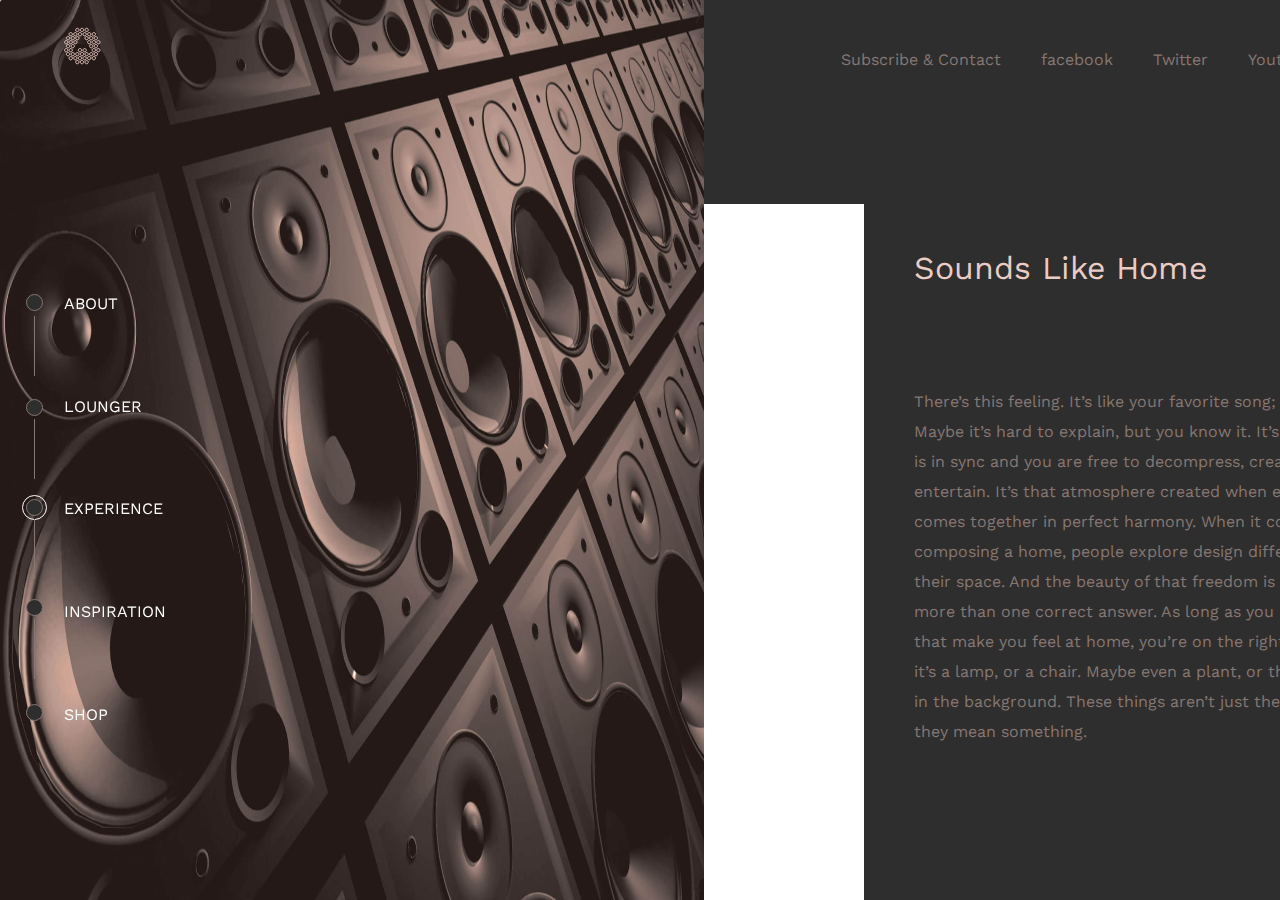
==== assets/html/experience.html @ 71c43f46 "1.1" ====
<!DOCTYPE html>
<html lang="en">

<head>
    <meta charset="UTF-8">
    <meta http-equiv="X-UA-Compatible" content="IE=edge">
    <meta name="viewport" content="width=device-width, initial-scale=1.0">
    <link rel="stylesheet" href="../css/style.css">
    <title>Document</title>
</head>

<body>
    <!-- ##########HEADER########## -->
    <header>
        <nav>
            <img src="../img/logo.svg" alt="">
            <ul>
                <li>Subscribe & Contact</li>
                <li>facebook</li>
                <li>Twitter</li>
                <li>Youtube</li>
                <li>DE</li>
            </ul>
        </nav>
        <img class="voyager" src="../img/section-experience-1.jpg" alt="">
    </header>


    <section class="section1">


        <ASide>
            <span id="span"></span>
            <div class="divLine"></div>
            <span id="span"></span>
            <div class="divLine"></div>
            <span class="span3" id="span"></span>
            <div class="divLine"></div>
            <span id="span"></span>
            <div class="divLine"></div>
            <span id="span"></span>
            <a href="../../index.html">ABOUT</a>
            <a href="../html/lounger.html">LOUNGER</a>
            <a href="../html/experience.html">EXPERIENCE</a>
            <a href="../html/inspiration.html">INSPIRATION</a>
            <a href="">SHOP</a>
        </ASide>



    </section>

    <section class="loungersection2">

        <h2>Sounds Like Home</h2>
        <p>There’s this feeling. It’s like your favorite song; like home. Maybe it’s hard to explain, but you know it. It’s when everything is in sync and you are free to decompress, create, design, entertain. It’s that atmosphere created when every element
            comes together in perfect harmony. When it comes to composing a home, people explore design differently to curate their space. And the beauty of that freedom is that there is more than one correct answer. As long as you pick elements that
            make you feel at home, you’re on the right track. Maybe it’s a lamp, or a chair. Maybe even a plant, or the music playing in the background. These things aren’t just there by chance - they mean something.

        </p>

    </section>
    <script src="../js/main.js"></script>
</body>

</html>
---- assets/css/style.css ----
@import url('https://fonts.googleapis.com/css2?family=Work+Sans:ital,wght@0,100;0,200;0,300;0,400;0,500;0,600;0,700;0,800;0,900;1,100;1,200;1,300;1,400;1,500;1,600;1,700;1,800;1,900&display=swap');
* {
    margin: 0;
    padding: 0;
}

body {
    width: 1440px;
    font-family: 'Work Sans', sans-serif;
}


/*##########Header##########*/

header {
    background: #2e2e2e;
    padding: 0 0 5vh 0;
}

header nav {
    display: flex;
    justify-content: space-between;
    align-items: baseline;
}

header nav img {
    margin: 0px 0 0 5vw;
    z-index: 1;
}

header nav ul {
    display: flex;
    list-style: none;
    margin: 50px 2vw 0 0;
    z-index: 1;
}

header nav ul li {
    margin: 0px 40px 0 0;
    font-size: 1rem;
    color: #867772;
}


/*##########SECTION1##########*/

.section1 {
    padding: 10vh 0 0 0;
    margin: 0 0 0 0;
    display: flex;
    background: #2e2e2e;
}

.section1 h2 {
    position: absolute;
    z-index: 1;
    left: 30vw;
    top: 15vh;
    font-size: 2rem;
    color: #867772;
    font-weight: 300;
}

.section1 img {
    width: 90%;
    margin: 0 auto;
    position: relative;
    padding: 22vh 0 0 0;
}

.beyond {
    padding: 5vh 0 10vh 30vw;
    color: #867772;
    font-size: 1.5rem;
}

aside {
    display: flex;
    flex-direction: column;
    margin: 10vh 0 10vh 2vw;
    padding-left: 3vw;
    position: absolute;
    position: fixed;
    z-index: 1;
}

aside a {
    padding: 0vh 0 9.3vh 0;
    color: white;
    text-decoration: none;
}

.divLine {
    height: 60px;
    width: 1px;
    background: #867772;
    position: absolute;
}

.section1 span {
    display: inline;
    width: 15px;
    height: 15px;
    background: #2e2e2e;
    border-radius: 15px;
    border: 1px solid #867772;
    outline-offset: 3px;
    position: absolute;
}

.divLine:nth-of-type(1) {
    left: 8px;
    top: 22px;
}

.divLine:nth-of-type(2) {
    left: 8px;
    top: 125px;
}

.divLine:nth-of-type(3) {
    left: 8px;
    top: 225px;
}

.divLine:nth-of-type(4) {
    left: 8px;
    top: 325px;
}

.section1 span:nth-of-type(1) {
    top: 0px;
    left: 0;
}

.section1 span:nth-of-type(2) {
    top: 105px;
    left: 0;
}

.section1 span:nth-of-type(3) {
    top: 205px;
    left: 0;
}

.section1 span:nth-of-type(4) {
    top: 305px;
    left: 0;
}

.section1 span:nth-of-type(5) {
    top: 410px;
    left: 0;
}

.span1 {
    outline: 1px solid white;
    outline-offset: 3px;
}

.span2 {
    outline: 1px solid white;
    outline-offset: 3px;
}

.span3 {
    outline: 1px solid white;
    outline-offset: 3px;
}

.span4 {
    outline: 1px solid white;
    outline-offset: 3px;
}

.span5 {
    outline: 1px solid white;
    outline-offset: 3px;
}


/*##########SECTION2##########*/

.section2 {
    background: #2e2e2e;
    display: flex;
    padding: 0 0 20vh 0;
}

.section2 img {
    width: 30%;
    margin: 10vh 0 0 15vw;
}

.section2 div {
    margin: 15vh 0 0 8vw;
}

.section2 h2 {
    color: #ebccc2;
    margin: 0 0 30px 0;
    font-size: 2rem;
    font-weight: 300;
}

.section2 p {
    width: 450px;
    color: #867772;
    line-height: 25px;
}


/*##########LoungerSite##########*/

.voyager {
    width: 55vw;
    object-fit: fill;
    height: 100vh;
    position: absolute;
    top: 0;
}

.loungersection2 {
    background: #2e2e2e;
    width: 45vw;
    height: 77.3vh;
    margin-left: auto;
}

.loungersection2 h2 {
    padding: 5vh 0 100px 50px;
    color: #ebccc2;
    font-weight: 400;
    font-size: 2rem;
}

.loungersection2 p {
    width: 500px;
    padding: 0 0 0vh 50px;
    color: #867772;
    line-height: 30px;
}

.loungerSpan2 {
    top: 0px;
    left: 0;
    outline: 1px solid white;
    outline-offset: 3px;
}


/*##########Inspiration##########*/

.inspiration {
    padding: 10vh 0 0 0;
    background: #2e2e2e;
}

.inspiration div:first-child {
    text-align: center;
}

.inspiration div:last-child {
    margin: 15vh 0 0 20vw;
}

video {
    width: 60%;
}

.inspiration p {}
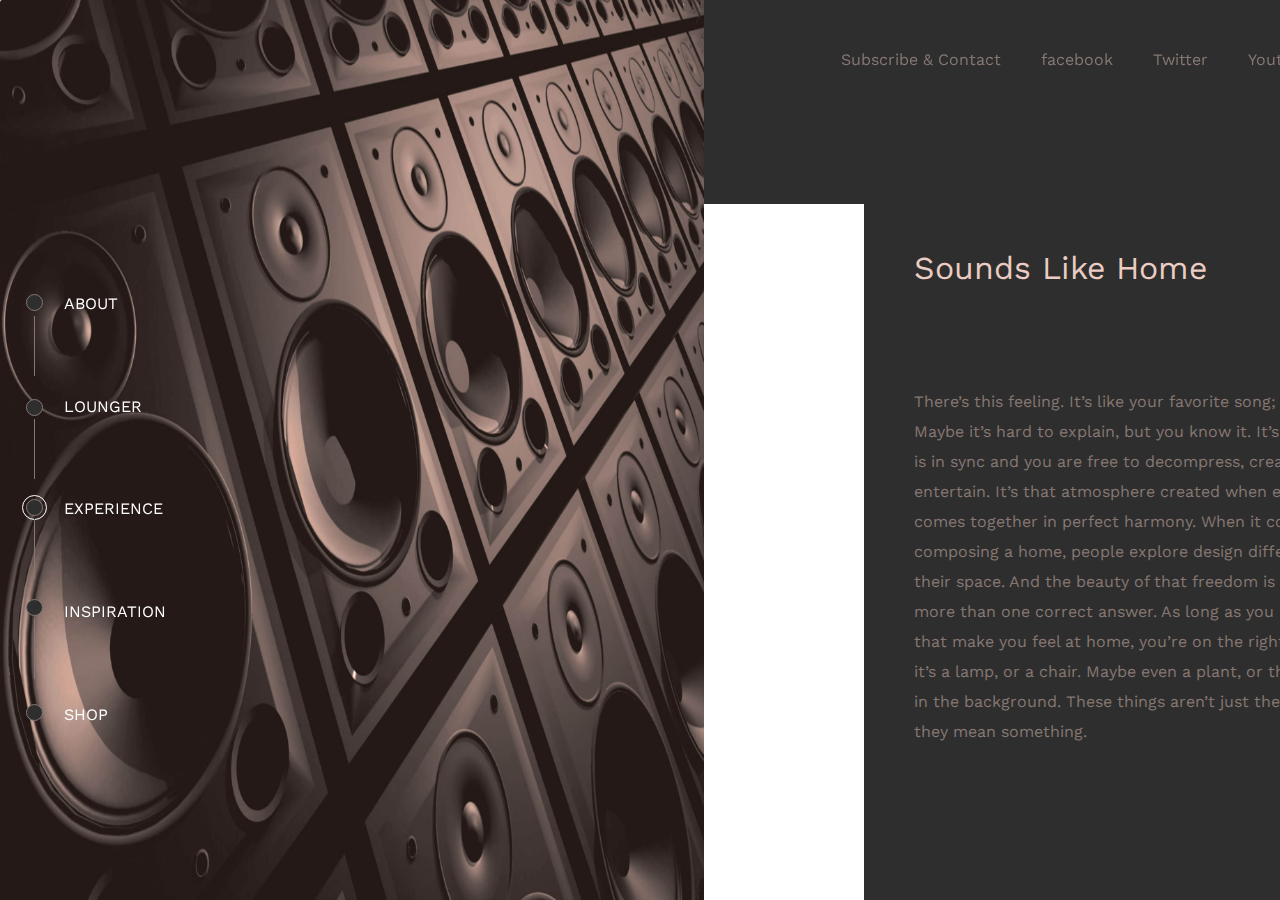
==== commit a9f6c108: "v1.3" ====
--- a/assets/html/experience.html
+++ b/assets/html/experience.html
@@ -43,7 +43,7 @@
             <a href="../html/lounger.html">LOUNGER</a>
             <a href="../html/experience.html">EXPERIENCE</a>
             <a href="../html/inspiration.html">INSPIRATION</a>
-            <a href="">SHOP</a>
+            <a href="../html/shop.html">SHOP</a>
         </ASide>
 
 
--- a/assets/css/style.css
+++ b/assets/css/style.css
@@ -19,6 +19,8 @@
 
 header nav {
     display: flex;
+    position: sticky;
+    top: 0;
     justify-content: space-between;
     align-items: baseline;
 }
@@ -264,8 +266,140 @@
     margin: 15vh 0 0 20vw;
 }
 
+.inspiration div:last-child>div {
+    display: flex;
+}
+
+.inspiration div:last-child>div p {
+    color: #867772;
+    margin: 0 10px 10px 0;
+    padding: 2px 7px;
+    border: 1px solid white;
+    font-size: 14px;
+    font-weight: 200;
+}
+
 video {
     width: 60%;
 }
 
-.inspiration p {}+.inspiration h3 {
+    color: #ebccc2;
+    font-weight: 400;
+}
+
+.inspiration h2 {
+    color: #ebccc2;
+    font-size: 2rem;
+    font-weight: 400;
+    margin: 20px 0 20px 0;
+}
+
+.inspiration p {
+    color: #867772;
+    padding-bottom: 10vh;
+}
+
+
+/*##########SECTION5##########*/
+
+.section5 {
+    display: flex;
+    background: #2e2e2e;
+}
+
+.section5 img {
+    width: 30%;
+    margin-left: 20vw;
+}
+
+.section5 div {
+    width: 500px;
+    margin: 10vh 0 0 30px;
+}
+
+.section5 h3 {
+    color: #ebccc2;
+}
+
+.section5 h2 {
+    font-size: 2rem;
+    font-weight: 400;
+    margin: 20px 0;
+    color: #ebccc2;
+}
+
+.section5 p {
+    color: #867772;
+    width: 400px;
+    line-height: 30px;
+}
+
+
+/*##########SECTION6##########*/
+
+.section6 {
+    display: flex;
+    background: #2e2e2e;
+}
+
+.section6 img {
+    width: 30%;
+    margin-left: 0vw;
+    padding-bottom: 10vh;
+}
+
+.section6 div {
+    width: 433px;
+    margin: 10vh 0 0 20vw;
+}
+
+.section6 h3 {
+    color: #ebccc2;
+}
+
+.section6 h2 {
+    font-size: 2rem;
+    font-weight: 400;
+    margin: 20px 0;
+    color: #ebccc2;
+}
+
+.section6 p {
+    color: #867772;
+    width: 400px;
+    line-height: 30px;
+}
+
+
+/*##########SHOP##########*/
+
+.shop {
+    text-align: center;
+    background: #2e2e2e;
+    width: 45vw;
+    height: 77.3vh;
+    margin-left: auto;
+}
+
+.shop h2 {
+    font-size: 2rem;
+    font-weight: 400;
+    color: #ebccc2;
+}
+
+.shop p:nth-of-type(1) {
+    color: #867772;
+    margin: 20px 0;
+}
+
+.shop p:nth-of-type(2) {
+    color: #867772;
+    margin-bottom: 10px;
+}
+
+.shop button {
+    background: #ebccc2;
+    padding: 10px 25px;
+    border-radius: 5px;
+}